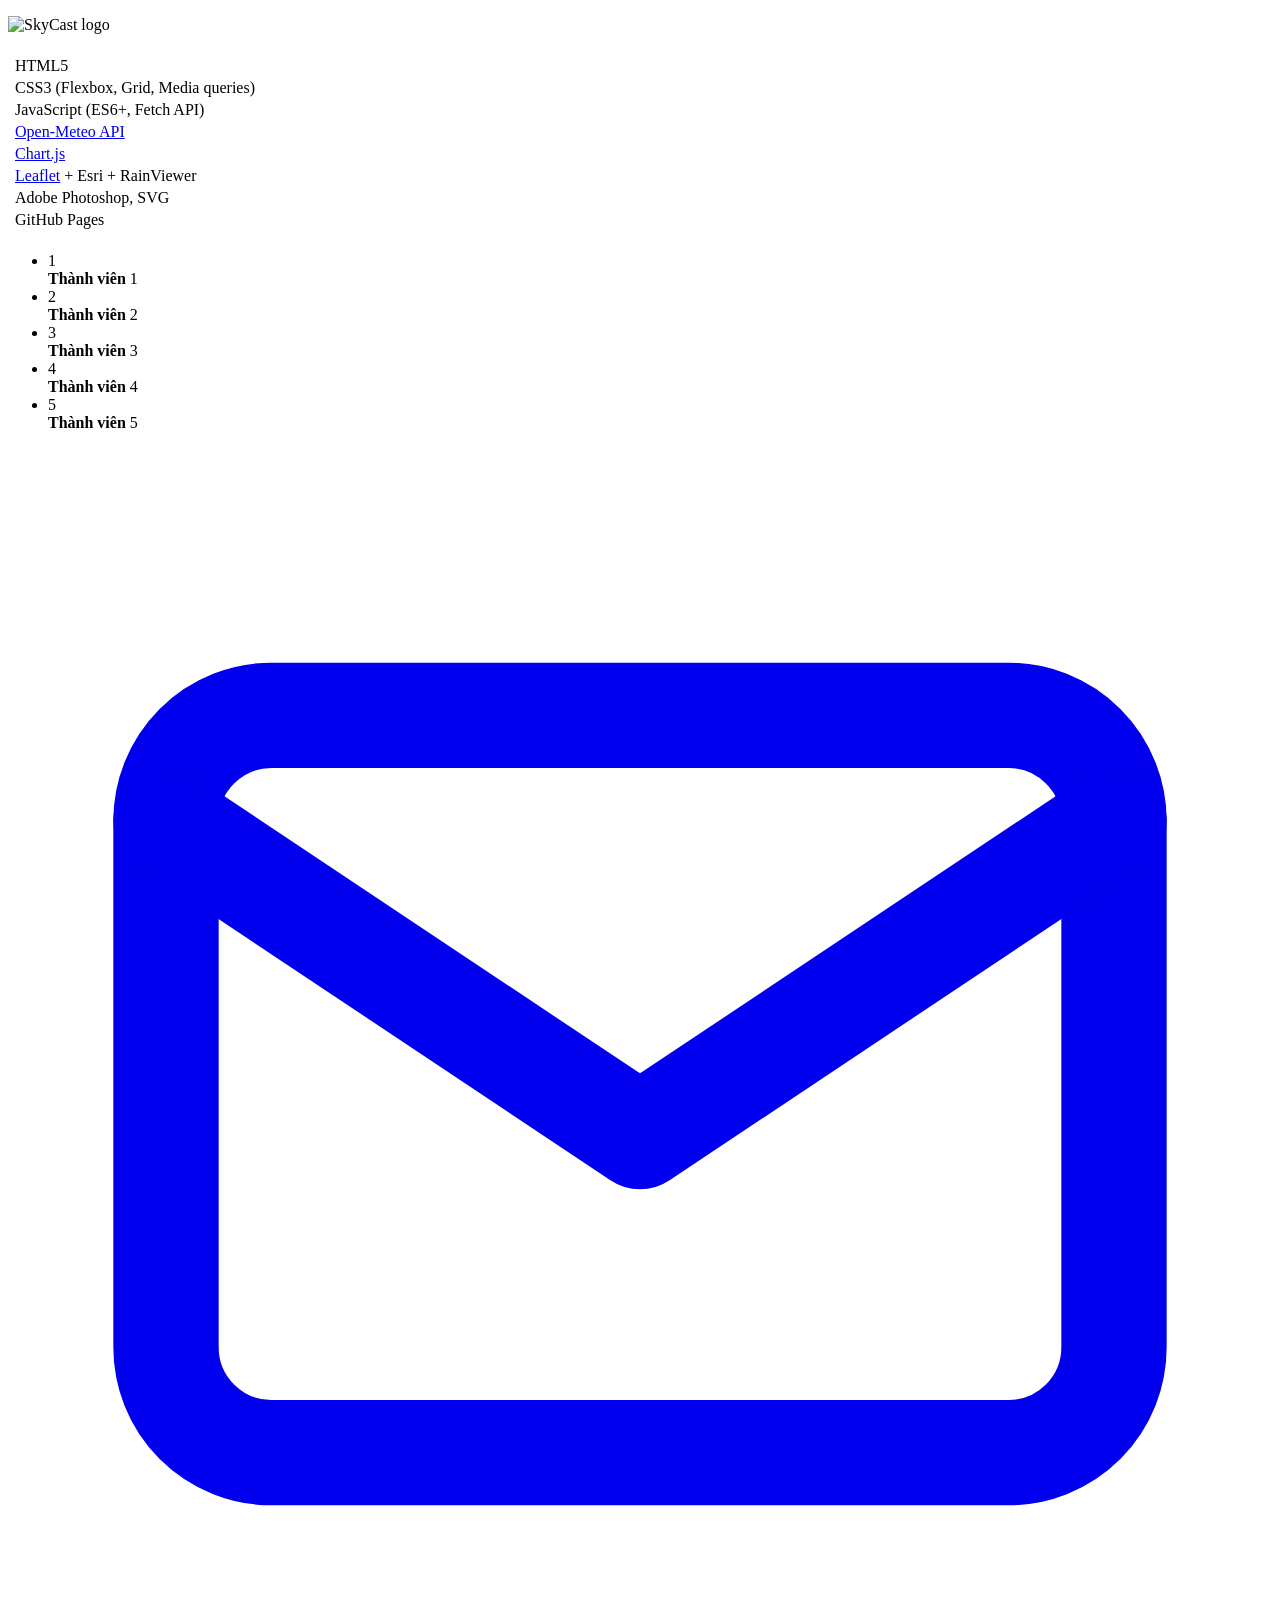
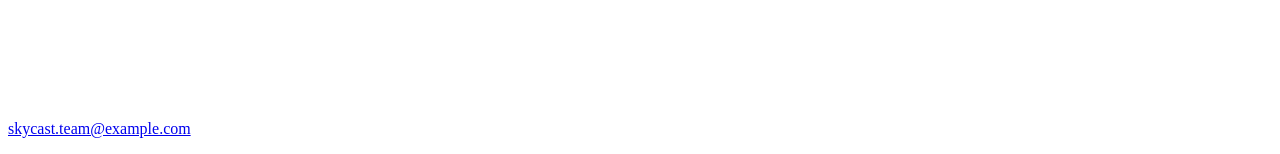
==== about.html @ d36851e2 "Add files via upload" ====
<!DOCTYPE html>
<html lang="vi">
<head>
  <meta charset="UTF-8">
  <meta name="viewport" content="width=device-width, initial-scale=1">
  <meta name="description" content="Giới thiệu website SkyCast, nguồn dữ liệu thời tiết và nhóm thực hiện.">
  <title>SkyCast</title>
  <link rel="icon" href="assets/logo.svg" type="image/svg+xml">
  <link rel="preconnect" href="https://fonts.googleapis.com">
  <link rel="preconnect" href="https://fonts.gstatic.com" crossorigin>
  <link href="https://fonts.googleapis.com/css2?family=Be+Vietnam+Pro:wght@400;500;600;700;800&display=swap" rel="stylesheet">
  <link rel="stylesheet" href="css/style.css">
</head>
<body data-title-key="about.title">
  <main class="page">
    <div class="container">
      <!-- Giới thiệu -->
      <section class="card about-hero">
        <div class="prose">
          <h1 data-i18n="about.title" style="font-size:var(--fs-2xl);margin-bottom:12px"></h1>
          <p data-i18n="about.p1"></p>
          <p data-i18n="about.p2"></p>
        </div>
        <img src="assets/logo.svg" alt="SkyCast logo" width="160" height="160">
      </section>

      <!-- Tính năng -->
      <section class="section">
        <div class="section-head"><h2 data-i18n="about.features"></h2></div>
        <div class="features" id="features"></div>
      </section>

      <div class="grid-2">
        <!-- Nguồn dữ liệu -->
        <section class="section">
          <div class="section-head"><h2 data-i18n="about.data"></h2></div>
          <div class="card prose">
            <p data-i18n-html="about.dataP1"></p>
            <p data-i18n-html="about.dataP2"></p>
          </div>
        </section>

        <!-- Công nghệ -->
        <section class="section">
          <div class="section-head"><h2 data-i18n="about.tech"></h2></div>
          <div class="card" style="padding:0">
            <table class="data">
              <tbody>
                <tr><th data-i18n="about.t.structure"></th><td>HTML5</td></tr>
                <tr><th data-i18n="about.t.style"></th><td>CSS3 (Flexbox, Grid, Media queries)</td></tr>
                <tr><th data-i18n="about.t.logic"></th><td>JavaScript (ES6+, Fetch API)</td></tr>
                <tr><th data-i18n="about.t.data"></th><td><a href="https://open-meteo.com/" target="_blank" rel="noopener">Open-Meteo API</a></td></tr>
                <tr><th data-i18n="about.t.chart"></th><td><a href="https://www.chartjs.org/" target="_blank" rel="noopener">Chart.js</a></td></tr>
                <tr><th data-i18n="about.t.map"></th><td><a href="https://leafletjs.com/" target="_blank" rel="noopener">Leaflet</a> + Esri + RainViewer</td></tr>
                <tr><th data-i18n="about.t.graphic"></th><td>Adobe Photoshop, SVG</td></tr>
                <tr><th data-i18n="about.t.host"></th><td>GitHub Pages</td></tr>
              </tbody>
            </table>
          </div>
        </section>
      </div>

      <!-- Nhóm thực hiện -->
      <section class="section">
        <div class="section-head"><h2 data-i18n="about.team"></h2></div>
        <div class="card">
          <p class="muted" data-i18n="about.teamSub" style="margin-bottom:14px"></p>
          <ul class="team">
            <li><div class="avatar">1</div><div><b data-i18n="about.member">Thành viên</b> 1<small data-i18n="about.role1"></small></div></li>
            <li><div class="avatar">2</div><div><b data-i18n="about.member">Thành viên</b> 2<small data-i18n="about.role2"></small></div></li>
            <li><div class="avatar">3</div><div><b data-i18n="about.member">Thành viên</b> 3<small data-i18n="about.role3"></small></div></li>
            <li><div class="avatar">4</div><div><b data-i18n="about.member">Thành viên</b> 4<small data-i18n="about.role4"></small></div></li>
            <li><div class="avatar">5</div><div><b data-i18n="about.member">Thành viên</b> 5<small data-i18n="about.role5"></small></div></li>
          </ul>
        </div>
      </section>

      <div class="grid-2">
        <!-- Sơ đồ website -->
        <section class="section">
          <div class="section-head"><h2 data-i18n="about.sitemap"></h2></div>
          <pre class="sitemap" id="sitemap"></pre>
        </section>

        <!-- Liên hệ -->
        <section class="section">
          <div class="section-head"><h2 data-i18n="about.contact"></h2></div>
          <div class="card prose">
            <p data-i18n="about.contactP"></p>
            <p style="margin-top:12px"><a class="btn btn-ghost" href="mailto:skycast.team@example.com"><svg viewBox="0 0 24 24" fill="none" stroke="currentColor" stroke-width="2" stroke-linecap="round" stroke-linejoin="round" aria-hidden="true"><rect x="3" y="5" width="18" height="14" rx="2"/><path d="M3 7l9 6 9-6"/></svg>skycast.team@example.com</a></p>
            <p class="muted" style="margin-top:12px" data-i18n="about.school"></p>
          </div>
        </section>
      </div>
    </div>
  </main>

  <script src="js/common.js"></script>
  <script src="js/about.js"></script>
</body>
</html>
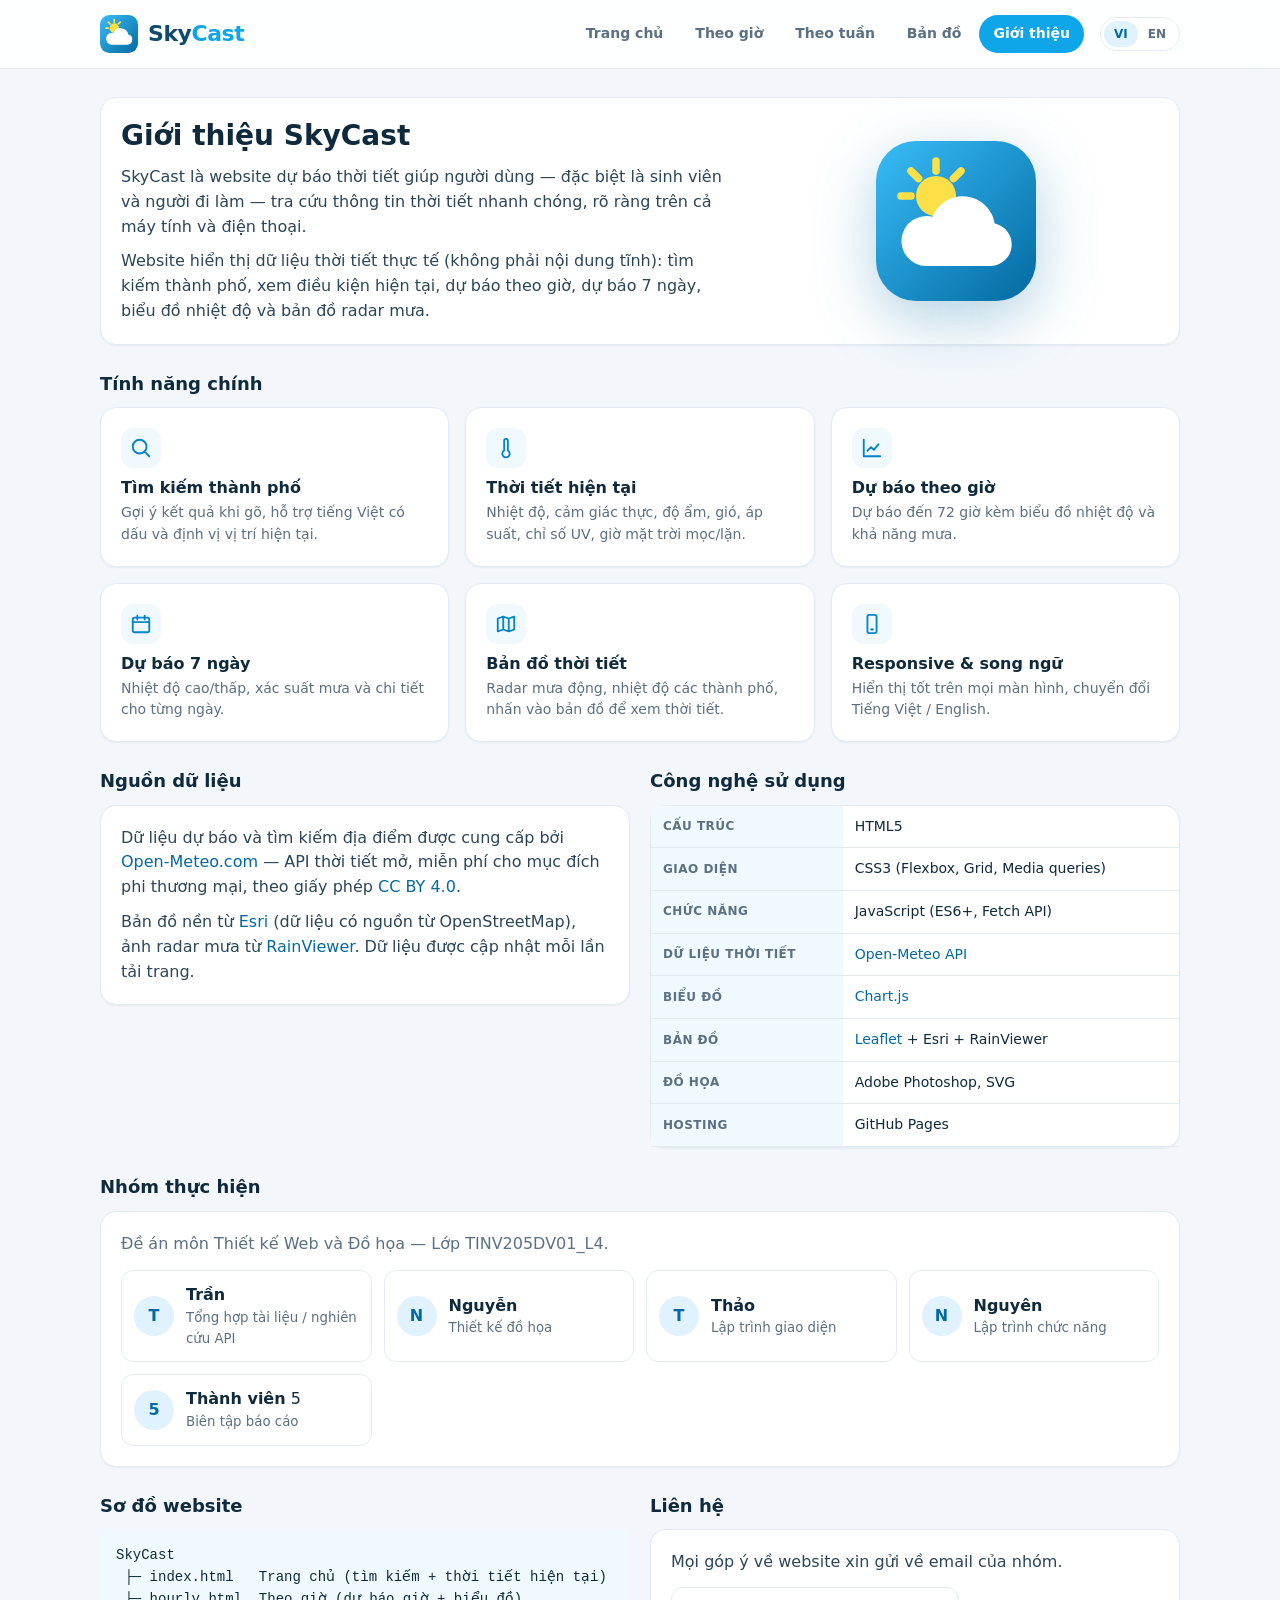
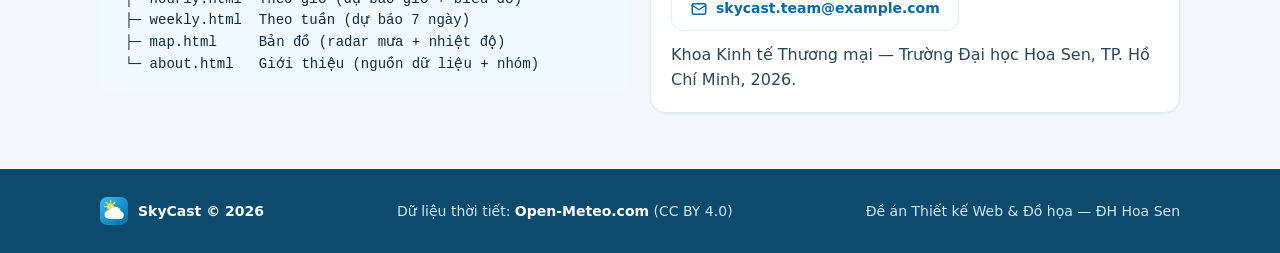
==== commit 075cad50: "Cap nhat ten thanh vien trang Gioi thieu" ====
--- a/about.html
+++ b/about.html
@@ -66,10 +66,10 @@
         <div class="card">
           <p class="muted" data-i18n="about.teamSub" style="margin-bottom:14px"></p>
           <ul class="team">
-            <li><div class="avatar">1</div><div><b data-i18n="about.member">Thành viên</b> 1<small data-i18n="about.role1"></small></div></li>
-            <li><div class="avatar">2</div><div><b data-i18n="about.member">Thành viên</b> 2<small data-i18n="about.role2"></small></div></li>
-            <li><div class="avatar">3</div><div><b data-i18n="about.member">Thành viên</b> 3<small data-i18n="about.role3"></small></div></li>
-            <li><div class="avatar">4</div><div><b data-i18n="about.member">Thành viên</b> 4<small data-i18n="about.role4"></small></div></li>
+            <li><div class="avatar">T</div><div><b>Trần</b><small data-i18n="about.role1"></small></div></li>
+            <li><div class="avatar">N</div><div><b>Nguyễn</b><small data-i18n="about.role2"></small></div></li>
+            <li><div class="avatar">T</div><div><b>Thảo</b><small data-i18n="about.role3"></small></div></li>
+            <li><div class="avatar">N</div><div><b>Nguyên</b><small data-i18n="about.role4"></small></div></li>
             <li><div class="avatar">5</div><div><b data-i18n="about.member">Thành viên</b> 5<small data-i18n="about.role5"></small></div></li>
           </ul>
         </div>
--- a/css/style.css
+++ b/css/style.css
@@ -0,0 +1,716 @@
+/* =========================================================
+   SkyCast — Stylesheet dùng chung cho toàn bộ website
+   ========================================================= */
+
+:root {
+  /* Màu chính: xanh trời */
+  --sky-50: #f0f9ff;
+  --sky-100: #e0f2fe;
+  --sky-200: #bae6fd;
+  --sky-300: #7dd3fc;
+  --sky-400: #38bdf8;
+  --sky-500: #0ea5e9;
+  --sky-600: #0284c7;
+  --sky-700: #0369a1;
+  --sky-900: #0c4a6e;
+
+  /* Nền & chữ */
+  --bg: #f3f7fb;
+  --surface: #ffffff;
+  --border: #e2ebf3;
+  --text: #0f2a3d;
+  --text-muted: #5b7083;
+  --text-soft: #8aa0b2;
+
+  /* Trạng thái */
+  --danger: #dc2626;
+  --danger-bg: #fef2f2;
+  --warm: #f97316;
+  --rain: #3b82f6;
+
+  /* Typography */
+  --font: "Be Vietnam Pro", system-ui, -apple-system, "Segoe UI", Roboto, sans-serif;
+  --fs-xs: 0.75rem;
+  --fs-sm: 0.875rem;
+  --fs-md: 1rem;
+  --fs-lg: 1.125rem;
+  --fs-xl: 1.375rem;
+  --fs-2xl: 1.75rem;
+  --fs-3xl: 2.25rem;
+
+  /* Khoảng cách & bo góc */
+  --radius-sm: 10px;
+  --radius: 16px;
+  --radius-lg: 24px;
+  --shadow-sm: 0 1px 2px rgba(15, 42, 61, 0.06);
+  --shadow: 0 6px 24px -8px rgba(15, 42, 61, 0.14);
+  --shadow-lg: 0 18px 40px -16px rgba(3, 105, 161, 0.35);
+  --container: 1120px;
+  --header-h: 68px;
+}
+
+*,
+*::before,
+*::after { box-sizing: border-box; }
+
+html { scroll-behavior: smooth; }
+
+body {
+  margin: 0;
+  font-family: var(--font);
+  font-size: var(--fs-md);
+  line-height: 1.55;
+  color: var(--text);
+  background: var(--bg);
+  min-height: 100vh;
+  display: flex;
+  flex-direction: column;
+  -webkit-font-smoothing: antialiased;
+}
+
+img, svg { display: block; max-width: 100%; }
+a { color: var(--sky-700); text-decoration: none; }
+a:hover { text-decoration: underline; }
+h1, h2, h3, h4 { margin: 0; line-height: 1.25; font-weight: 700; }
+p { margin: 0; }
+button { font: inherit; cursor: pointer; }
+
+:focus-visible {
+  outline: 3px solid var(--sky-300);
+  outline-offset: 2px;
+  border-radius: 6px;
+}
+
+.container {
+  width: 100%;
+  max-width: var(--container);
+  margin: 0 auto;
+  padding: 0 20px;
+}
+
+.sr-only {
+  position: absolute; width: 1px; height: 1px; padding: 0; margin: -1px;
+  overflow: hidden; clip: rect(0, 0, 0, 0); white-space: nowrap; border: 0;
+}
+
+/* ---------------- Header & Navigation ---------------- */
+.site-header {
+  position: sticky;
+  top: 0;
+  z-index: 1000;
+  background: rgba(255, 255, 255, 0.92);
+  backdrop-filter: blur(10px);
+  border-bottom: 1px solid var(--border);
+}
+
+.header-inner {
+  height: var(--header-h);
+  display: flex;
+  align-items: center;
+  gap: 16px;
+}
+
+.brand {
+  display: flex;
+  align-items: center;
+  gap: 10px;
+  font-weight: 800;
+  font-size: var(--fs-xl);
+  color: var(--sky-900);
+  letter-spacing: -0.02em;
+}
+.brand:hover { text-decoration: none; }
+.brand img { width: 38px; height: 38px; }
+.brand span b { color: var(--sky-500); font-weight: 800; }
+
+.main-nav { margin-left: auto; }
+.main-nav ul {
+  list-style: none;
+  margin: 0;
+  padding: 0;
+  display: flex;
+  gap: 4px;
+}
+.main-nav a {
+  display: block;
+  padding: 8px 14px;
+  border-radius: 999px;
+  color: var(--text-muted);
+  font-weight: 600;
+  font-size: var(--fs-sm);
+  transition: background 0.2s, color 0.2s;
+}
+.main-nav a:hover { background: var(--sky-50); color: var(--sky-700); text-decoration: none; }
+.main-nav a[aria-current="page"] { background: var(--sky-500); color: #fff; }
+
+.lang-toggle {
+  display: inline-flex;
+  border: 1px solid var(--border);
+  border-radius: 999px;
+  padding: 3px;
+  background: var(--surface);
+}
+.lang-toggle button {
+  border: 0;
+  background: transparent;
+  padding: 4px 10px;
+  border-radius: 999px;
+  font-size: var(--fs-xs);
+  font-weight: 700;
+  color: var(--text-muted);
+}
+.lang-toggle button[aria-pressed="true"] { background: var(--sky-100); color: var(--sky-700); }
+
+.menu-btn {
+  display: none;
+  border: 1px solid var(--border);
+  background: var(--surface);
+  width: 42px; height: 42px;
+  border-radius: 12px;
+  align-items: center;
+  justify-content: center;
+  color: var(--text);
+}
+
+/* ---------------- Footer ---------------- */
+.site-footer {
+  margin-top: auto;
+  background: var(--sky-900);
+  color: #cfe7f6;
+  font-size: var(--fs-sm);
+}
+.footer-inner {
+  padding: 28px 20px;
+  display: flex;
+  flex-wrap: wrap;
+  gap: 12px 32px;
+  justify-content: space-between;
+  align-items: center;
+}
+.site-footer a { color: #fff; font-weight: 600; }
+.footer-brand { display: flex; align-items: center; gap: 10px; font-weight: 700; color: #fff; }
+.footer-brand img { width: 28px; height: 28px; }
+
+/* ---------------- Buttons ---------------- */
+.btn {
+  display: inline-flex;
+  align-items: center;
+  justify-content: center;
+  gap: 8px;
+  border: 1px solid transparent;
+  border-radius: 12px;
+  padding: 10px 18px;
+  font-weight: 600;
+  font-size: var(--fs-sm);
+  transition: transform 0.15s, background 0.2s, box-shadow 0.2s, border-color 0.2s;
+  white-space: nowrap;
+}
+.btn:hover { transform: translateY(-1px); text-decoration: none; }
+.btn:active { transform: translateY(0); }
+.btn-primary { background: var(--sky-500); color: #fff; box-shadow: 0 6px 16px -6px rgba(14, 165, 233, 0.7); }
+.btn-primary:hover { background: var(--sky-600); }
+.btn-ghost { background: var(--surface); border-color: var(--border); color: var(--sky-700); }
+.btn-ghost:hover { border-color: var(--sky-300); background: var(--sky-50); }
+.btn svg { width: 18px; height: 18px; flex: none; }
+
+.link-arrow {
+  font-weight: 600;
+  font-size: var(--fs-sm);
+  display: inline-flex;
+  align-items: center;
+  gap: 4px;
+}
+
+/* ---------------- Page layout ---------------- */
+main { flex: 1; }
+.page { padding: 28px 0 56px; }
+
+.page-head {
+  display: flex;
+  flex-wrap: wrap;
+  gap: 16px;
+  align-items: flex-end;
+  justify-content: space-between;
+  margin-bottom: 20px;
+}
+.page-head h1 { font-size: var(--fs-2xl); letter-spacing: -0.02em; }
+.page-head .sub { color: var(--text-muted); margin-top: 4px; }
+.page-head [data-search] { flex: 1 1 420px; max-width: 540px; }
+
+.section { margin-top: 28px; }
+.section-head {
+  display: flex;
+  justify-content: space-between;
+  align-items: baseline;
+  gap: 12px;
+  margin-bottom: 12px;
+}
+.section-head h2 { font-size: var(--fs-lg); }
+
+.card {
+  background: var(--surface);
+  border: 1px solid var(--border);
+  border-radius: var(--radius);
+  box-shadow: var(--shadow-sm);
+  padding: 20px;
+}
+
+/* ---------------- Search ---------------- */
+.search { position: relative; }
+.search-row { display: flex; gap: 8px; flex-wrap: wrap; }
+.search-field {
+  flex: 1 1 260px;
+  display: flex;
+  align-items: center;
+  gap: 8px;
+  background: var(--surface);
+  border: 1.5px solid var(--border);
+  border-radius: 14px;
+  padding: 4px 4px 4px 14px;
+  transition: border-color 0.2s, box-shadow 0.2s;
+}
+.search-field:focus-within { border-color: var(--sky-400); box-shadow: 0 0 0 4px rgba(56, 189, 248, 0.2); }
+.search-field > svg { width: 20px; height: 20px; color: var(--text-soft); flex: none; }
+.search-field input {
+  flex: 1;
+  min-width: 0;
+  border: 0;
+  outline: 0;
+  background: transparent;
+  font: inherit;
+  color: var(--text);
+  padding: 8px 0;
+}
+.search-field input::-webkit-search-cancel-button { cursor: pointer; }
+
+.search-results {
+  position: absolute;
+  z-index: 50;
+  top: calc(100% + 6px);
+  left: 0;
+  right: 0;
+  list-style: none;
+  margin: 0;
+  padding: 6px;
+  background: var(--surface);
+  border: 1px solid var(--border);
+  border-radius: 14px;
+  box-shadow: var(--shadow);
+  max-height: 320px;
+  overflow: auto;
+}
+.search-results li {
+  padding: 10px 12px;
+  border-radius: 10px;
+  cursor: pointer;
+  display: flex;
+  justify-content: space-between;
+  gap: 12px;
+}
+.search-results li small { color: var(--text-muted); text-align: right; }
+.search-results li:hover,
+.search-results li[aria-selected="true"] { background: var(--sky-50); }
+.search-results li b { font-weight: 600; }
+
+.search-msg {
+  margin-top: 8px;
+  font-size: var(--fs-sm);
+  color: var(--danger);
+  display: flex;
+  align-items: center;
+  gap: 6px;
+}
+.search-msg.info { color: var(--text-muted); }
+.search-msg[hidden],
+.search-results[hidden] { display: none !important; }
+
+/* ---------------- View states (loading / error) ---------------- */
+.state { display: none; }
+[data-state="loading"] > .state-loading,
+[data-state="error"] > .state-error { display: flex; }
+[data-state="loading"] > .view-content,
+[data-state="error"] > .view-content { display: none; }
+
+.state-loading,
+.state-error {
+  flex-direction: column;
+  align-items: center;
+  justify-content: center;
+  text-align: center;
+  gap: 14px;
+  padding: 64px 20px;
+  color: var(--text-muted);
+}
+.state-error {
+  background: var(--danger-bg);
+  border: 1px solid #fecaca;
+  border-radius: var(--radius);
+  color: #991b1b;
+}
+.state-error svg { width: 40px; height: 40px; }
+
+.spinner {
+  width: 44px;
+  height: 44px;
+  border-radius: 50%;
+  border: 4px solid var(--sky-100);
+  border-top-color: var(--sky-500);
+  animation: spin 0.8s linear infinite;
+}
+@keyframes spin { to { transform: rotate(360deg); } }
+
+.skeleton {
+  background: linear-gradient(90deg, #e8f0f6 25%, #f4f8fb 50%, #e8f0f6 75%);
+  background-size: 200% 100%;
+  animation: shimmer 1.2s infinite;
+  border-radius: 8px;
+}
+@keyframes shimmer { to { background-position: -200% 0; } }
+
+/* ---------------- Hero (Home) ---------------- */
+.hero {
+  position: relative;
+  overflow: hidden;
+  background:
+    radial-gradient(circle at 85% 20%, rgba(253, 224, 71, 0.55) 0, rgba(253, 224, 71, 0) 28%),
+    linear-gradient(160deg, #38bdf8 0%, #0ea5e9 45%, #0369a1 100%);
+  color: #fff;
+  padding: 48px 0 96px;
+}
+.hero::before,
+.hero::after {
+  content: "";
+  position: absolute;
+  background: rgba(255, 255, 255, 0.16);
+  border-radius: 999px;
+  filter: blur(2px);
+}
+.hero::before { width: 360px; height: 90px; left: -60px; bottom: 40px; box-shadow: 120px -40px 0 rgba(255,255,255,0.1); }
+.hero::after { width: 260px; height: 70px; right: 8%; top: 46%; }
+.hero .container { position: relative; z-index: 1; }
+.hero h1 { font-size: clamp(1.75rem, 4vw, 2.75rem); letter-spacing: -0.03em; max-width: 640px; }
+.hero p.lead { margin-top: 10px; font-size: var(--fs-lg); opacity: 0.92; max-width: 560px; }
+.hero .search { margin-top: 24px; max-width: 640px; }
+.hero .search-field { border-color: transparent; box-shadow: var(--shadow-lg); padding: 6px 6px 6px 16px; }
+.hero .btn-ghost { background: rgba(255, 255, 255, 0.16); border-color: rgba(255, 255, 255, 0.4); color: #fff; }
+.hero .btn-ghost:hover { background: rgba(255, 255, 255, 0.26); }
+.hero .search-msg { color: #fff; background: rgba(185, 28, 28, 0.55); padding: 6px 12px; border-radius: 10px; display: inline-flex; }
+.hero .search-msg.info { background: rgba(255,255,255,0.18); }
+
+.chips { display: flex; flex-wrap: wrap; gap: 8px; margin-top: 16px; }
+.chip {
+  border: 1px solid rgba(255, 255, 255, 0.45);
+  background: rgba(255, 255, 255, 0.12);
+  color: #fff;
+  padding: 6px 14px;
+  border-radius: 999px;
+  font-size: var(--fs-sm);
+  font-weight: 500;
+  transition: background 0.2s;
+}
+.chip:hover { background: rgba(255, 255, 255, 0.28); }
+
+.home-main { margin-top: -64px; position: relative; z-index: 2; }
+
+/* ---------------- Current weather card ---------------- */
+.current {
+  display: grid;
+  grid-template-columns: minmax(0, 1.1fr) minmax(0, 1fr);
+  gap: 0;
+  padding: 0;
+  overflow: hidden;
+  box-shadow: var(--shadow);
+}
+.current-main {
+  padding: 28px;
+  color: #fff;
+  background: linear-gradient(150deg, #38bdf8, #0284c7);
+  position: relative;
+  min-height: 260px;
+}
+.current-loc { font-size: var(--fs-xl); font-weight: 700; display: flex; align-items: center; gap: 8px; }
+.current-loc svg { width: 20px; height: 20px; }
+.current-time { opacity: 0.85; font-size: var(--fs-sm); margin-top: 2px; }
+.current-body { display: flex; align-items: center; gap: 16px; margin-top: 18px; }
+.current-body .wx-icon { width: 120px; height: 120px; filter: drop-shadow(0 8px 16px rgba(0,0,0,0.18)); }
+.current-temp { font-size: clamp(3.5rem, 9vw, 5rem); font-weight: 800; line-height: 1; letter-spacing: -0.04em; }
+.current-temp sup { font-size: 0.4em; font-weight: 600; vertical-align: top; position: relative; top: 0.35em; }
+.current-cond { font-size: var(--fs-lg); font-weight: 600; margin-top: 6px; }
+.current-meta { margin-top: 4px; opacity: 0.9; font-size: var(--fs-sm); }
+
+.stats {
+  display: grid;
+  grid-template-columns: repeat(2, minmax(0, 1fr));
+  gap: 1px;
+  background: var(--border);
+}
+.stat { background: var(--surface); padding: 18px 20px; display: flex; gap: 12px; align-items: center; }
+.stat-icon {
+  width: 40px; height: 40px; border-radius: 12px; flex: none;
+  display: grid; place-items: center;
+  background: var(--sky-50); color: var(--sky-600);
+}
+.stat-icon svg { width: 22px; height: 22px; }
+.stat-label { font-size: var(--fs-xs); color: var(--text-muted); text-transform: uppercase; letter-spacing: 0.04em; font-weight: 600; }
+.stat-value { font-size: var(--fs-lg); font-weight: 700; }
+.stat-value small { font-size: var(--fs-sm); font-weight: 500; color: var(--text-muted); }
+
+/* Condition-based styling */
+.wx-clear-day   { background: linear-gradient(150deg, #fbbf24 -10%, #38bdf8 45%, #0284c7 100%) !important; }
+.wx-cloudy-day  { background: linear-gradient(150deg, #93c5fd, #3b82f6 55%, #1e40af) !important; }
+.wx-overcast    { background: linear-gradient(150deg, #94a3b8, #64748b 55%, #334155) !important; }
+.wx-fog         { background: linear-gradient(150deg, #cbd5e1, #94a3b8 55%, #64748b) !important; }
+.wx-rain        { background: linear-gradient(150deg, #60a5fa, #2563eb 50%, #1e3a8a) !important; }
+.wx-storm       { background: linear-gradient(150deg, #6366f1, #4338ca 50%, #1e1b4b) !important; }
+.wx-snow        { background: linear-gradient(150deg, #e0f2fe, #7dd3fc 50%, #0284c7) !important; }
+.wx-clear-night,
+.wx-cloudy-night { background: linear-gradient(150deg, #1e3a8a, #172554 55%, #0f172a) !important; }
+
+/* ---------------- Hourly strip & cards ---------------- */
+.hour-strip {
+  display: grid;
+  grid-auto-flow: column;
+  grid-auto-columns: minmax(92px, 1fr);
+  gap: 10px;
+  overflow-x: auto;
+  padding: 4px 2px 12px;
+  scroll-snap-type: x proximity;
+}
+.hour-strip::-webkit-scrollbar { height: 8px; }
+.hour-strip::-webkit-scrollbar-thumb { background: var(--sky-200); border-radius: 8px; }
+
+.hour-card {
+  scroll-snap-align: start;
+  background: var(--surface);
+  border: 1px solid var(--border);
+  border-radius: 14px;
+  padding: 14px 10px;
+  text-align: center;
+  display: flex;
+  flex-direction: column;
+  align-items: center;
+  gap: 6px;
+  transition: transform 0.2s, box-shadow 0.2s, border-color 0.2s;
+}
+.hour-card:hover { transform: translateY(-3px); box-shadow: var(--shadow); border-color: var(--sky-200); }
+.hour-card.now { background: var(--sky-500); border-color: var(--sky-500); color: #fff; }
+.hour-card.now .muted, .hour-card.now .rain { color: #e0f2fe; }
+.hour-card .time { font-size: var(--fs-sm); font-weight: 600; }
+.hour-card .wx-icon { width: 44px; height: 44px; }
+.hour-card .temp { font-size: var(--fs-lg); font-weight: 700; }
+.hour-card .rain { font-size: var(--fs-xs); color: var(--rain); font-weight: 600; display: flex; align-items: center; gap: 2px; }
+.hour-card .muted { font-size: var(--fs-xs); color: var(--text-muted); }
+.hour-card .day-label { font-size: 10px; text-transform: uppercase; letter-spacing: 0.06em; opacity: 0.75; }
+
+/* ---------------- Daily summary list (Home) ---------------- */
+.day-list { list-style: none; margin: 0; padding: 0; }
+.day-list li {
+  display: grid;
+  grid-template-columns: 110px 40px 1fr 56px;
+  align-items: center;
+  gap: 12px;
+  padding: 10px 4px;
+  border-bottom: 1px solid var(--border);
+}
+.day-list li:last-child { border-bottom: 0; }
+.day-list .d-name { font-weight: 600; }
+.day-list .d-name small { display: block; color: var(--text-muted); font-weight: 400; font-size: var(--fs-xs); }
+.day-list .wx-icon { width: 36px; height: 36px; }
+.day-list .rain { color: var(--rain); font-size: var(--fs-xs); font-weight: 600; text-align: right; }
+
+.range { display: flex; align-items: center; gap: 10px; font-weight: 600; font-size: var(--fs-sm); }
+.range .lo { color: var(--text-muted); width: 34px; text-align: right; }
+.range .hi { width: 34px; }
+.range-bar { flex: 1; height: 6px; background: var(--sky-50); border-radius: 6px; position: relative; overflow: hidden; }
+.range-bar span {
+  position: absolute; top: 0; bottom: 0; border-radius: 6px;
+  background: linear-gradient(90deg, #38bdf8, #fbbf24, #f97316);
+}
+
+.grid-2 { display: grid; grid-template-columns: minmax(0, 1fr) minmax(0, 1fr); gap: 20px; align-items: start; }
+
+/* ---------------- Hourly page ---------------- */
+.toolbar { display: flex; flex-wrap: wrap; gap: 12px; align-items: center; justify-content: space-between; margin-bottom: 14px; }
+.seg {
+  display: inline-flex;
+  background: var(--sky-50);
+  border: 1px solid var(--sky-100);
+  border-radius: 12px;
+  padding: 3px;
+}
+.seg button {
+  border: 0; background: transparent; padding: 7px 14px; border-radius: 9px;
+  font-weight: 600; font-size: var(--fs-sm); color: var(--text-muted);
+  transition: background 0.2s, color 0.2s;
+}
+.seg button[aria-pressed="true"] { background: var(--surface); color: var(--sky-700); box-shadow: var(--shadow-sm); }
+
+.chart-wrap { position: relative; height: 320px; }
+.chart-wrap.sm { height: 220px; }
+.legend { display: flex; gap: 16px; flex-wrap: wrap; font-size: var(--fs-sm); color: var(--text-muted); }
+.legend i { display: inline-block; width: 12px; height: 12px; border-radius: 3px; margin-right: 6px; vertical-align: -1px; }
+
+.table-wrap { overflow-x: auto; }
+table.data {
+  width: 100%;
+  border-collapse: collapse;
+  font-size: var(--fs-sm);
+  white-space: nowrap;
+}
+table.data th, table.data td { padding: 10px 12px; text-align: left; border-bottom: 1px solid var(--border); }
+table.data th { font-size: var(--fs-xs); text-transform: uppercase; letter-spacing: 0.04em; color: var(--text-muted); font-weight: 600; background: var(--sky-50); }
+table.data tbody tr:hover { background: #f8fbfe; }
+table.data td .cell-wx { display: flex; align-items: center; gap: 8px; }
+table.data td .wx-icon { width: 28px; height: 28px; }
+
+/* ---------------- Weekly page ---------------- */
+.week-grid {
+  display: grid;
+  grid-template-columns: repeat(7, minmax(0, 1fr));
+  gap: 10px;
+}
+.day-card {
+  border: 1.5px solid var(--border);
+  background: var(--surface);
+  border-radius: 16px;
+  padding: 16px 10px;
+  text-align: center;
+  display: flex;
+  flex-direction: column;
+  align-items: center;
+  gap: 6px;
+  color: var(--text);
+  transition: transform 0.2s, box-shadow 0.2s, border-color 0.2s;
+}
+.day-card:hover { transform: translateY(-3px); box-shadow: var(--shadow); border-color: var(--sky-200); }
+.day-card[aria-pressed="true"] { border-color: var(--sky-500); background: var(--sky-50); box-shadow: 0 0 0 3px rgba(14,165,233,0.18); }
+.day-card .dname { font-weight: 700; }
+.day-card .ddate { font-size: var(--fs-xs); color: var(--text-muted); }
+.day-card .wx-icon { width: 52px; height: 52px; }
+.day-card .temps { font-weight: 700; }
+.day-card .temps span { color: var(--text-muted); font-weight: 500; }
+.day-card .rain { font-size: var(--fs-xs); color: var(--rain); font-weight: 600; }
+
+.detail { display: grid; grid-template-columns: minmax(0, 1fr) minmax(0, 1.4fr); gap: 20px; margin-top: 20px; }
+.detail-head { display: flex; align-items: center; gap: 16px; }
+.detail-head .wx-icon { width: 80px; height: 80px; }
+.detail-head h2 { font-size: var(--fs-xl); }
+.detail-head p { color: var(--text-muted); }
+.kv { display: grid; grid-template-columns: repeat(2, minmax(0, 1fr)); gap: 12px; margin-top: 18px; }
+.kv div { background: var(--sky-50); border-radius: 12px; padding: 12px 14px; }
+.kv dt { font-size: var(--fs-xs); color: var(--text-muted); font-weight: 600; text-transform: uppercase; letter-spacing: 0.04em; }
+.kv dd { margin: 2px 0 0; font-weight: 700; font-size: var(--fs-lg); }
+
+/* ---------------- Map page ---------------- */
+.map-layout { display: grid; grid-template-columns: minmax(0, 1fr) 300px; gap: 20px; }
+#map {
+  height: 600px;
+  border-radius: var(--radius);
+  border: 1px solid var(--border);
+  overflow: hidden;
+  z-index: 0;
+}
+.map-side { display: flex; flex-direction: column; gap: 16px; }
+.map-side h3 { font-size: var(--fs-md); margin-bottom: 10px; }
+.switch { display: flex; align-items: center; justify-content: space-between; gap: 10px; padding: 8px 0; font-size: var(--fs-sm); font-weight: 500; cursor: pointer; }
+.switch input { width: 18px; height: 18px; accent-color: var(--sky-500); }
+.radar-time { font-size: var(--fs-xs); color: var(--text-muted); margin-top: 6px; }
+.radar-legend { height: 10px; border-radius: 6px; margin-top: 10px; background: linear-gradient(90deg, #9be1ff, #0ea5e9, #22c55e, #facc15, #f97316, #dc2626, #a21caf); }
+.radar-legend-labels { display: flex; justify-content: space-between; font-size: 10px; color: var(--text-muted); margin-top: 3px; }
+.hint { font-size: var(--fs-sm); color: var(--text-muted); }
+.city-temps { list-style: none; margin: 0; padding: 0; max-height: 260px; overflow: auto; }
+.city-temps li { display: flex; justify-content: space-between; align-items: center; padding: 6px 4px; border-bottom: 1px solid var(--border); font-size: var(--fs-sm); cursor: pointer; border-radius: 6px; }
+.city-temps li:hover { background: var(--sky-50); }
+.city-temps li span { display: flex; align-items: center; gap: 6px; font-weight: 600; }
+.city-temps .wx-icon { width: 24px; height: 24px; }
+
+.temp-marker {
+  background: var(--surface);
+  border: 2px solid var(--sky-500);
+  border-radius: 999px;
+  font-weight: 700;
+  font-size: 12px;
+  color: var(--sky-900);
+  display: flex !important;
+  align-items: center;
+  justify-content: center;
+  gap: 2px;
+  box-shadow: 0 4px 10px rgba(3, 105, 161, 0.25);
+  white-space: nowrap;
+}
+.temp-marker svg { width: 18px; height: 18px; }
+.temp-marker.main { background: var(--sky-500); color: #fff; border-color: #fff; }
+.map-popup { min-width: 180px; font-family: var(--font); }
+.map-popup .row { display: flex; align-items: center; gap: 8px; }
+.map-popup .wx-icon { width: 44px; height: 44px; }
+.map-popup b { font-size: 22px; }
+.map-popup p { margin: 4px 0 !important; color: var(--text-muted); }
+.map-popup button { margin-top: 6px; width: 100%; }
+
+/* ---------------- About page ---------------- */
+.about-hero { display: grid; grid-template-columns: minmax(0, 1.5fr) minmax(0, 1fr); gap: 24px; align-items: center; }
+.about-hero img { width: 160px; height: 160px; margin: 0 auto; filter: drop-shadow(0 18px 30px rgba(3,105,161,0.3)); }
+.prose p + p { margin-top: 10px; }
+.prose p { color: #2b4659; }
+.features { display: grid; grid-template-columns: repeat(3, minmax(0, 1fr)); gap: 16px; }
+.feature .stat-icon { margin-bottom: 10px; }
+.feature h3 { font-size: var(--fs-md); margin-bottom: 4px; }
+.feature p { color: var(--text-muted); font-size: var(--fs-sm); }
+.team { list-style: none; padding: 0; margin: 0; display: grid; grid-template-columns: repeat(auto-fill, minmax(200px, 1fr)); gap: 12px; }
+.team li { display: flex; gap: 12px; align-items: center; padding: 12px; border: 1px solid var(--border); border-radius: 12px; }
+.avatar { width: 40px; height: 40px; border-radius: 50%; background: var(--sky-100); color: var(--sky-700); display: grid; place-items: center; font-weight: 700; flex: none; }
+.team small { display: block; color: var(--text-muted); }
+.sitemap { font-family: ui-monospace, "Cascadia Code", Consolas, monospace; font-size: var(--fs-sm); background: var(--sky-50); padding: 16px; border-radius: 12px; white-space: pre; overflow-x: auto; margin: 0; }
+
+.muted { color: var(--text-muted); }
+.mt-0 { margin-top: 0 !important; }
+
+/* ---------------- Responsive ---------------- */
+@media (max-width: 960px) {
+  .current { grid-template-columns: 1fr; }
+  .grid-2, .detail, .map-layout, .about-hero { grid-template-columns: 1fr; }
+  .week-grid { grid-template-columns: repeat(4, minmax(0, 1fr)); }
+  .features { grid-template-columns: repeat(2, minmax(0, 1fr)); }
+  #map { height: 480px; }
+}
+
+@media (max-width: 760px) {
+  :root { --header-h: 60px; }
+  .container { padding: 0 16px; }
+  .menu-btn { display: inline-flex; margin-left: auto; }
+  .main-nav {
+    position: absolute;
+    top: var(--header-h);
+    left: 0;
+    right: 0;
+    background: var(--surface);
+    border-bottom: 1px solid var(--border);
+    box-shadow: var(--shadow);
+    display: none;
+  }
+  .nav-open .main-nav { display: block; }
+  .main-nav ul { flex-direction: column; padding: 10px 16px 16px; gap: 2px; }
+  .main-nav a { padding: 12px 14px; border-radius: 10px; font-size: var(--fs-md); }
+  .brand { font-size: var(--fs-lg); }
+  .brand img { width: 32px; height: 32px; }
+
+  .hero { padding: 32px 0 84px; }
+  .current-main { padding: 22px; }
+  .current-body .wx-icon { width: 92px; height: 92px; }
+  .stat { padding: 14px; }
+  .week-grid { grid-template-columns: repeat(2, minmax(0, 1fr)); }
+  .day-list li { grid-template-columns: 84px 32px 1fr 44px; gap: 8px; }
+  .chart-wrap { height: 260px; }
+  .features { grid-template-columns: 1fr; }
+  #map { height: 420px; }
+  .page-head [data-search] { max-width: none; flex-basis: 100%; }
+}
+
+@media (max-width: 420px) {
+  .stats { grid-template-columns: 1fr; }
+  .search-row .btn-ghost { width: 100%; }
+}
+
+@media (prefers-reduced-motion: reduce) {
+  *, *::before, *::after { animation-duration: 0.01ms !important; transition-duration: 0.01ms !important; }
+}
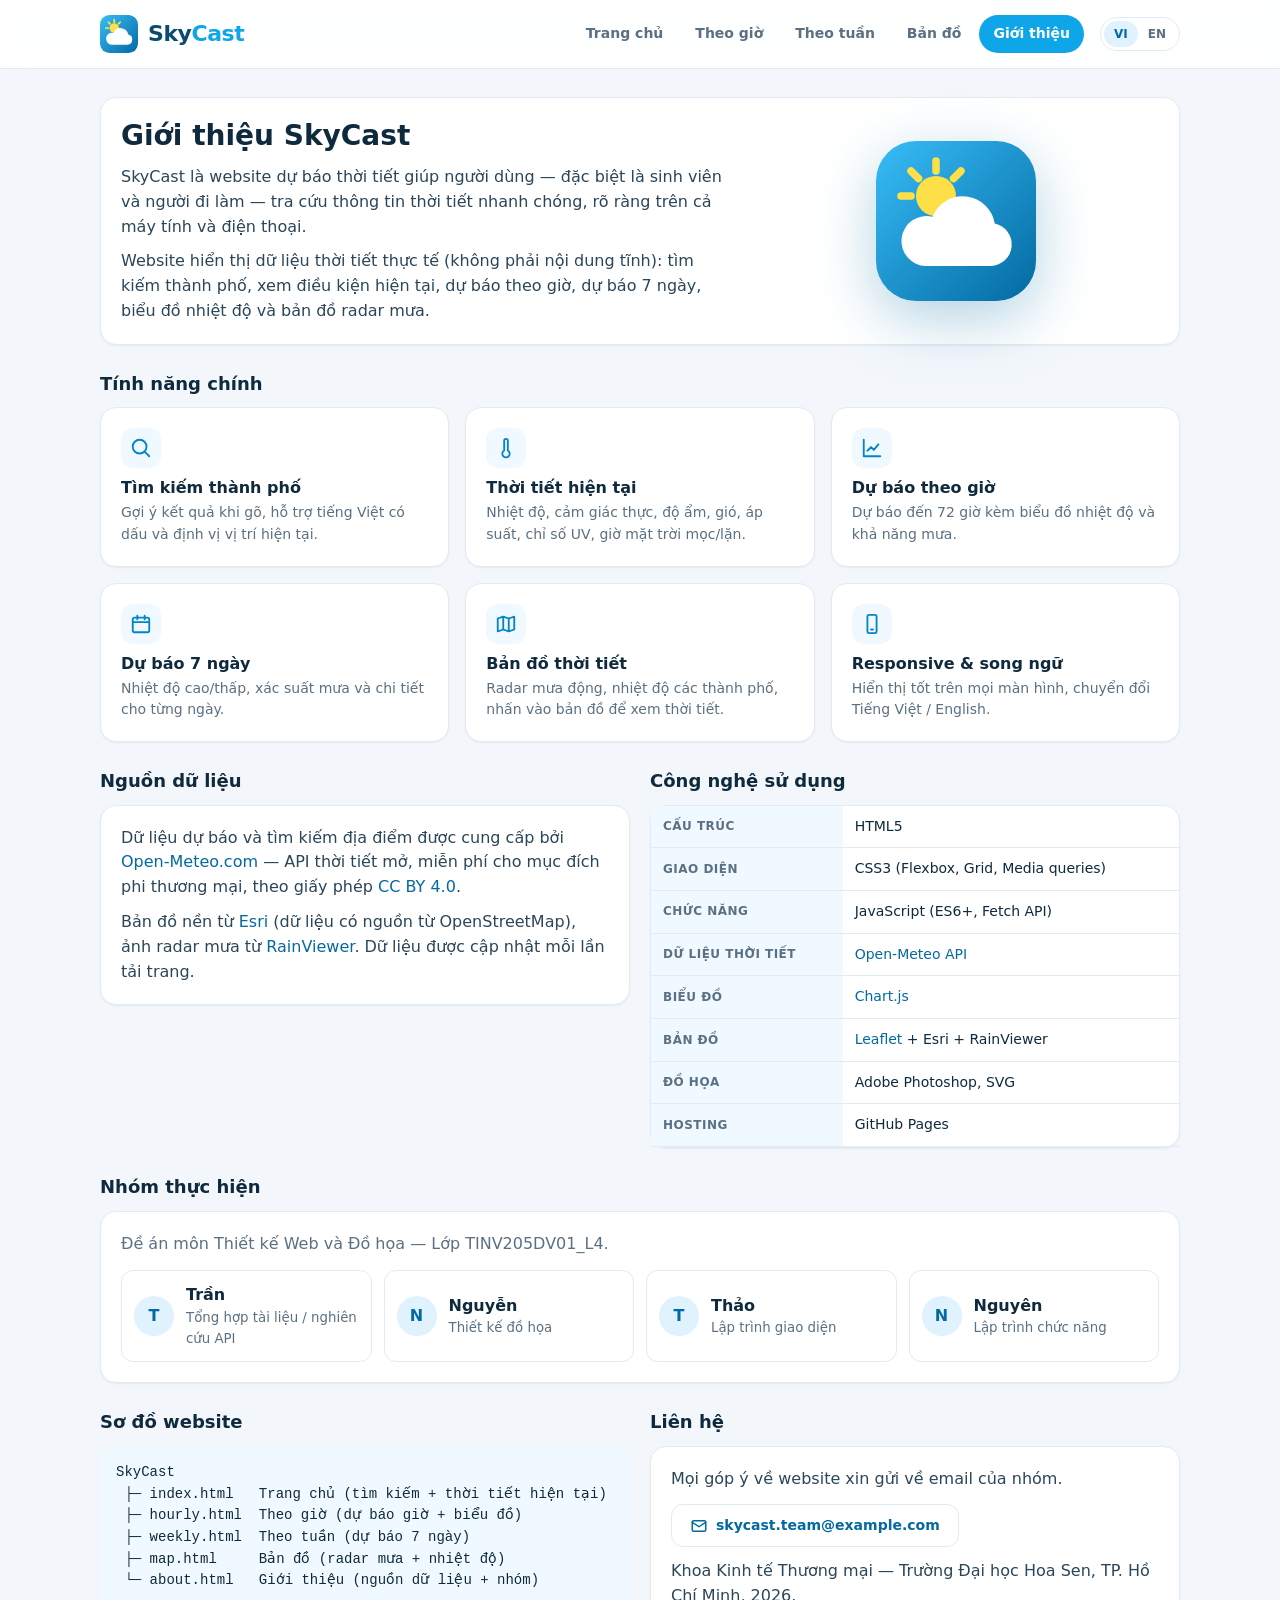
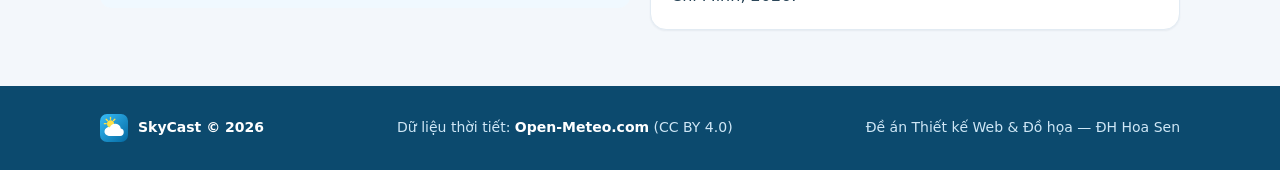
==== commit 45cf9d59: "Bo thanh vien 5 o trang Gioi thieu" ====
--- a/about.html
+++ b/about.html
@@ -69,9 +69,7 @@
             <li><div class="avatar">T</div><div><b>Trần</b><small data-i18n="about.role1"></small></div></li>
             <li><div class="avatar">N</div><div><b>Nguyễn</b><small data-i18n="about.role2"></small></div></li>
             <li><div class="avatar">T</div><div><b>Thảo</b><small data-i18n="about.role3"></small></div></li>
-            <li><div class="avatar">N</div><div><b>Nguyên</b><small data-i18n="about.role4"></small></div></li>
-            <li><div class="avatar">5</div><div><b data-i18n="about.member">Thành viên</b> 5<small data-i18n="about.role5"></small></div></li>
-          </ul>
+            <li><div class="avatar">N</div><div><b>Nguyên</b><small data-i18n="about.role4"></small></div></li>          </ul>
         </div>
       </section>
 
